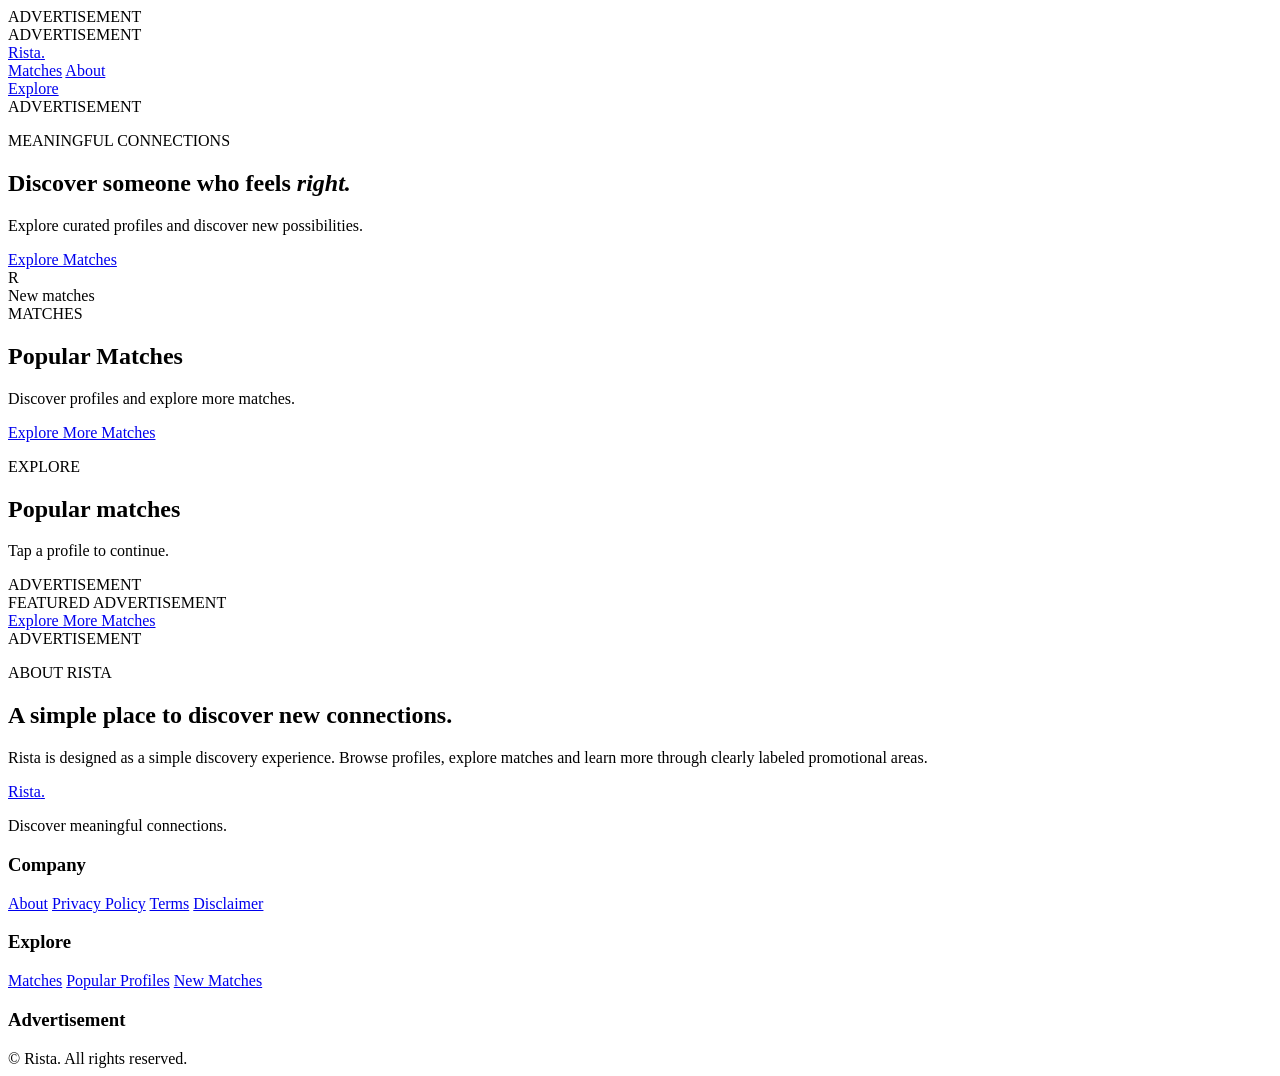
==== index.html @ b0c679f1 "Add files via upload" ====
<!doctype html>
<html lang="en">
<head>
  <meta charset="utf-8">
  <meta name="viewport" content="width=device-width, initial-scale=1">
  <meta name="description" content="Rista — discover meaningful connections and explore matches.">
  <meta name="robots" content="index,follow">
  <title>Rista — Discover Your Match</title>
  <link rel="stylesheet" href="css/style.css">
</head>
<body>
  <aside class="side-ad side-ad-left" aria-label="Advertisement">
    <span>ADVERTISEMENT</span>
    <div id="side-ad-left"></div>
  </aside>
  <aside class="side-ad side-ad-right" aria-label="Advertisement">
    <span>ADVERTISEMENT</span>
    <div id="side-ad-right"></div>
  </aside>

  <header class="site-header">
    <div class="container nav">
      <a class="logo" href="index.html" aria-label="Rista home">Rista<span>.</span></a>
      <nav aria-label="Main navigation">
        <a href="#matches">Matches</a>
        <a href="#about">About</a>
</nav>
      <a class="nav-cta" href="#matches">Explore</a>
    </div>
  </header>

  <main>
    <div class="container">
  <div class="ad-slot top-banner-ad" aria-label="Advertisement">
    <span>ADVERTISEMENT</span>
    <div id="top-banner-ad"></div>
  </div>
</div>

<section class="hero">
      <div class="container hero-grid">
        <div>
          <p class="eyebrow">MEANINGFUL CONNECTIONS</p>
          <h1>Discover someone who feels <em>right.</em></h1>
          <p class="hero-copy">Explore curated profiles and discover new possibilities.</p>
          <a class="button primary" href="#matches">Explore Matches</a>
        </div>
        <div class="hero-card" aria-hidden="true">
          <div class="hero-orbit"></div>
          <div class="hero-avatar">R</div>
          <div class="hero-badge">New matches</div>
        </div>
      </div>
    </section>

    
<section class="section" id="matches">
  <div class="section-heading">
    <div>
      <span class="eyebrow">MATCHES</span>
      <h2>Popular Matches</h2>
      <p>Discover profiles and explore more matches.</p>
    </div>
  </div>
  <div class="profile-grid" id="profileGrid"></div>
  <div class="center-actions">
    <a class="btn btn-primary smartlink-trigger" href="#" data-smartlink>Explore More Matches</a>
  </div>
</section>

<section class="section" id="matches">
      <div class="container">
        <div class="section-heading">
          <div>
            <p class="eyebrow">EXPLORE</p>
            <h2>Popular matches</h2>
          </div>
          <p class="section-note">Tap a profile to continue.</p>
        </div>

        <div class="ad-slot top-ad" aria-label="Advertisement">
          <span>ADVERTISEMENT</span>
          <div id="native-ad-top"></div>
        </div>

        <div class="ad-slot revenue-ad" aria-label="Advertisement">
          <span>FEATURED ADVERTISEMENT</span>
          <div id="high-revenue-ad"></div>
        </div>

        <div class="profiles" id="profile-grid"></div>

        <div class="center-cta">
          <a class="button primary" id="explore-link" href="#" rel="nofollow sponsored">Explore More Matches</a>
        </div>

        <div class="ad-slot" aria-label="Advertisement">
          <span>ADVERTISEMENT</span>
          <div id="native-ad-bottom"></div>
        </div>
      </div>
    </section>

    <section class="section soft" id="about">
      <div class="container about-grid">
        <div>
          <p class="eyebrow">ABOUT RISTA</p>
          <h2>A simple place to discover new connections.</h2>
        </div>
        <p>Rista is designed as a simple discovery experience. Browse profiles, explore matches and learn more through clearly labeled promotional areas.</p>
      </div>
    </section>
  </main>

  <footer class="footer">
    <div class="container footer-grid">
      <div>
        <a class="logo footer-logo" href="index.html">Rista<span>.</span></a>
        <p>Discover meaningful connections.</p>
      </div>
      <div>
        <h3>Company</h3>
        <a href="#about">About</a>
<a href="privacy.html">Privacy Policy</a>
        <a href="terms.html">Terms</a>
        <a href="disclaimer.html">Disclaimer</a>
      </div>
      <div>
        <h3>Explore</h3>
        <a href="#matches">Matches</a>
        <a href="#matches">Popular Profiles</a>
        <a href="#matches">New Matches</a>
      </div>
      <div>
        <h3>Advertisement</h3>
        <div class="footer-ad" id="banner-ad-footer"></div>
      </div>
    </div>
    <div class="container copyright">© <span id="year"></span> Rista. All rights reserved.</div>
  </footer>

  <script src="js/config.js"></script>
  <script src="js/app.js"></script>
</body>
</html>
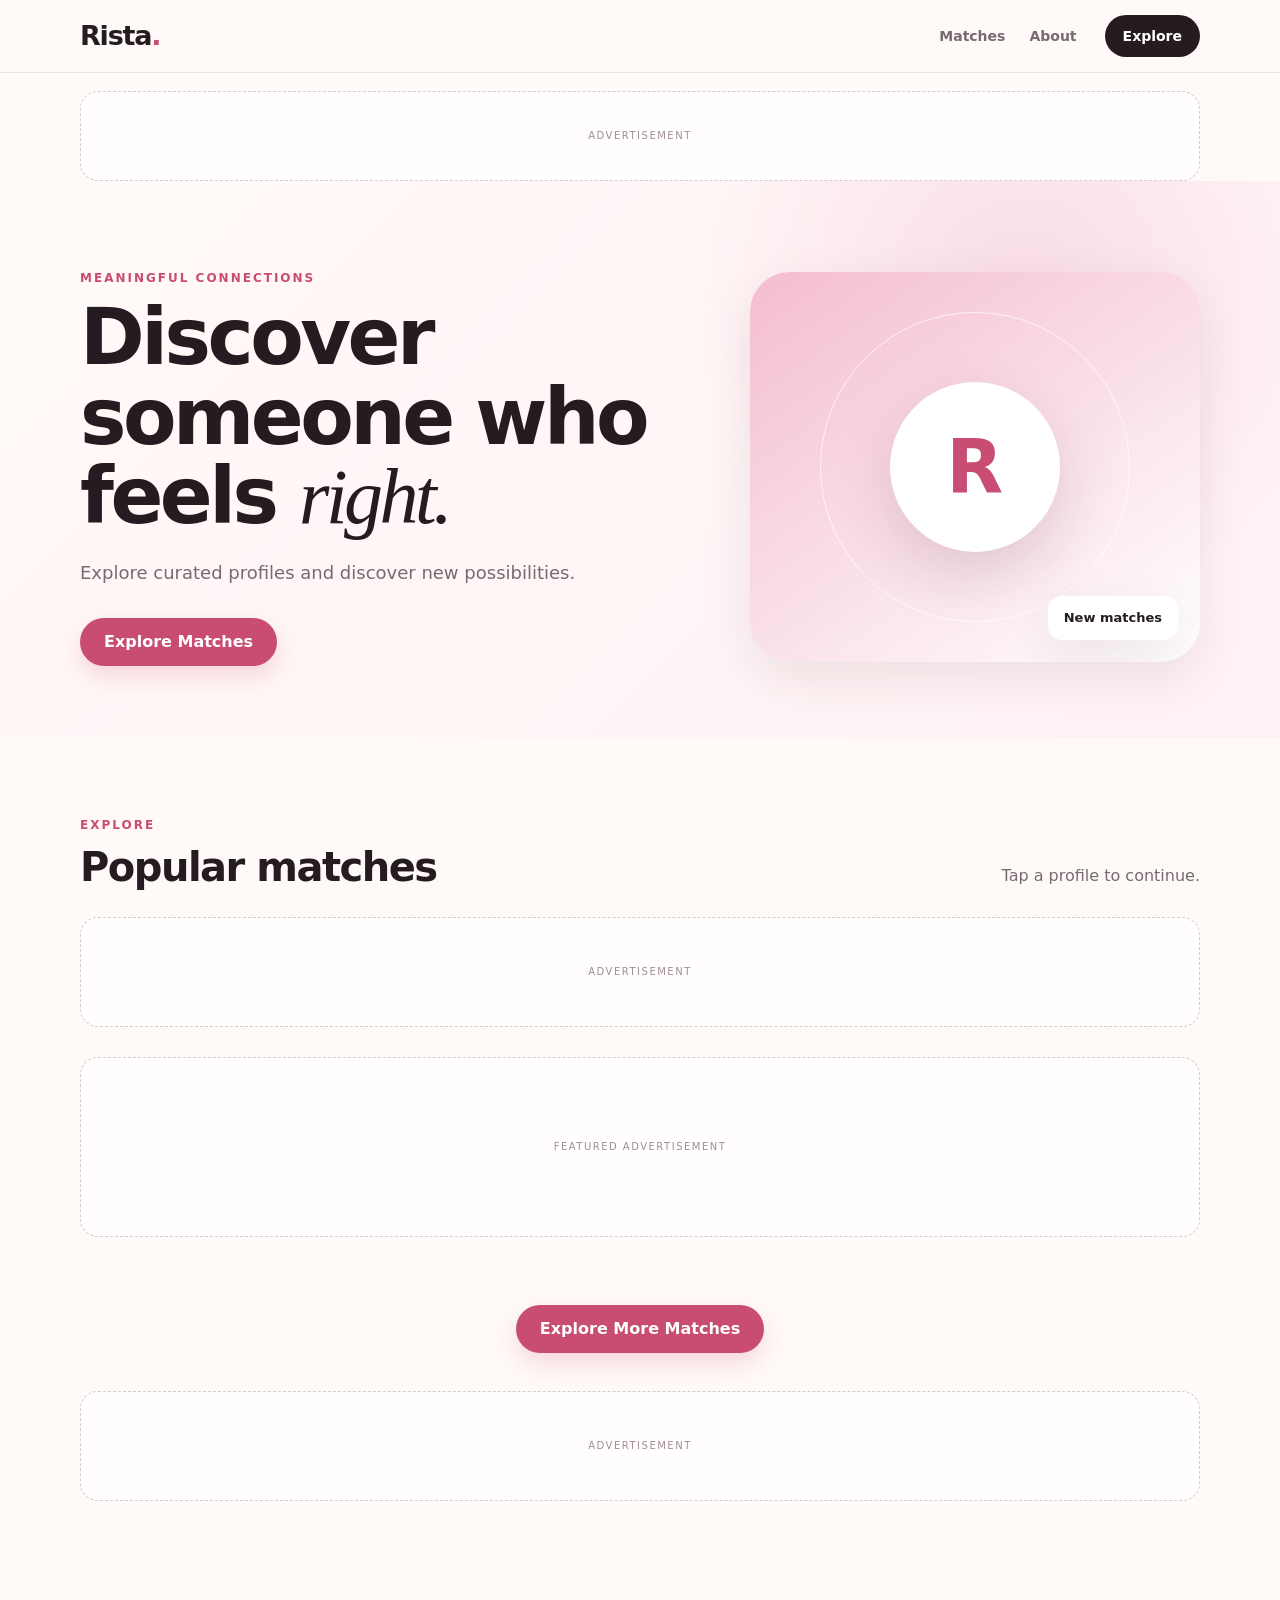
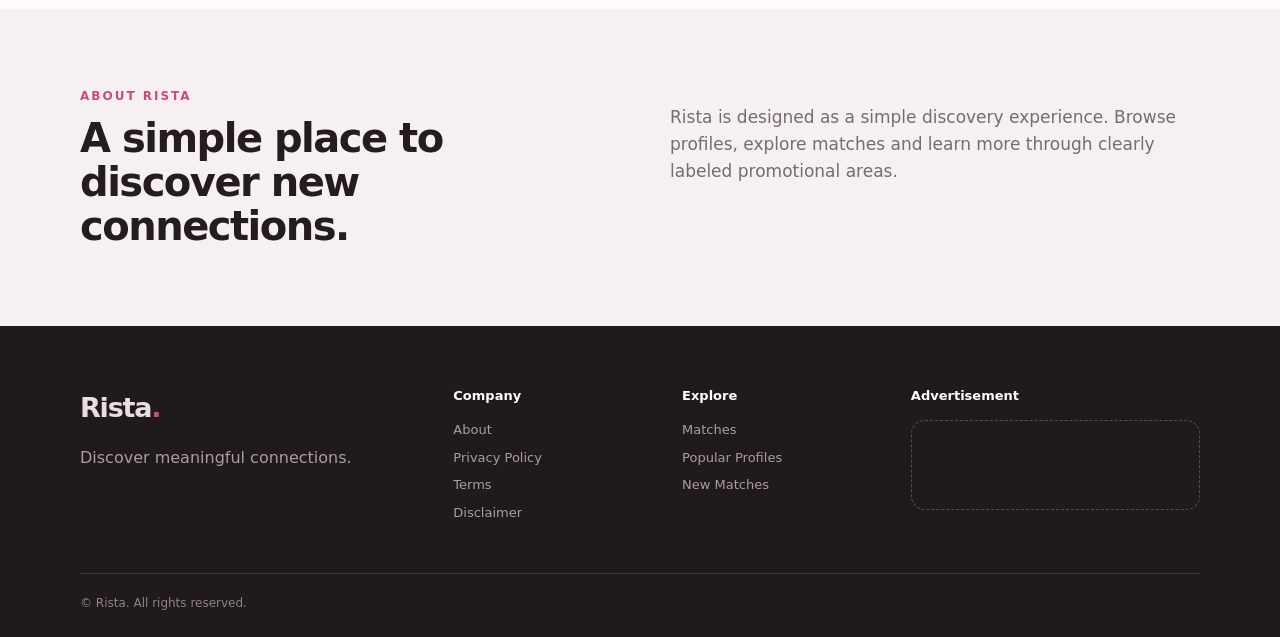
==== commit 99e36310: "Add files via upload" ====
--- a/index.html
+++ b/index.html
@@ -6,7 +6,7 @@
   <meta name="description" content="Rista — discover meaningful connections and explore matches.">
   <meta name="robots" content="index,follow">
   <title>Rista — Discover Your Match</title>
-  <link rel="stylesheet" href="css/style.css">
+  <link rel="stylesheet" href="style.css">
 </head>
 <body>
   <aside class="side-ad side-ad-left" aria-label="Advertisement">
@@ -54,20 +54,6 @@
     </section>
 
     
-<section class="section" id="matches">
-  <div class="section-heading">
-    <div>
-      <span class="eyebrow">MATCHES</span>
-      <h2>Popular Matches</h2>
-      <p>Discover profiles and explore more matches.</p>
-    </div>
-  </div>
-  <div class="profile-grid" id="profileGrid"></div>
-  <div class="center-actions">
-    <a class="btn btn-primary smartlink-trigger" href="#" data-smartlink>Explore More Matches</a>
-  </div>
-</section>
-
 <section class="section" id="matches">
       <div class="container">
         <div class="section-heading">
@@ -139,7 +125,7 @@
     <div class="container copyright">© <span id="year"></span> Rista. All rights reserved.</div>
   </footer>
 
-  <script src="js/config.js"></script>
-  <script src="js/app.js"></script>
+  <script src="config.js"></script>
+  <script src="app.js"></script>
 </body>
 </html>
--- a/style.css
+++ b/style.css
@@ -0,0 +1,69 @@
+*{box-sizing:border-box}
+:root{--bg:#fffaf8;--surface:#fff;--text:#241c20;--muted:#756b70;--accent:#c94d73;--accent-dark:#9f3154;--line:#eadfe3;--shadow:0 18px 50px rgba(54,25,35,.09);--radius:24px}
+html{scroll-behavior:smooth}
+body{margin:0;background:var(--bg);color:var(--text);font-family:Inter,ui-sans-serif,system-ui,-apple-system,BlinkMacSystemFont,"Segoe UI",sans-serif;line-height:1.6}
+a{color:inherit;text-decoration:none}
+.container{width:min(1120px,calc(100% - 36px));margin:auto}
+.site-header{position:sticky;top:0;z-index:20;background:rgba(255,250,248,.92);backdrop-filter:blur(14px);border-bottom:1px solid rgba(234,223,227,.8)}
+.nav{height:72px;display:flex;align-items:center;gap:28px}
+.logo{font-size:27px;font-weight:850;letter-spacing:-1.2px;margin-right:auto}
+.logo span{color:var(--accent)}
+nav{display:flex;gap:24px;color:var(--muted);font-size:14px;font-weight:650}
+nav a:hover{color:var(--text)}
+.nav-cta,.button{display:inline-flex;align-items:center;justify-content:center;border-radius:999px;font-weight:750;transition:.2s ease}
+.nav-cta{padding:10px 18px;background:var(--text);color:white;font-size:14px}
+.button{min-height:48px;padding:0 24px}
+.primary{background:var(--accent);color:#fff;box-shadow:0 10px 25px rgba(201,77,115,.2)}
+.primary:hover{background:var(--accent-dark);transform:translateY(-1px)}
+.hero{padding:88px 0 72px;background:radial-gradient(circle at 80% 20%,#f9dce5 0,transparent 30%),linear-gradient(135deg,#fffaf8,#fff2f5)}
+.hero-grid{display:grid;grid-template-columns:1.15fr .85fr;gap:60px;align-items:center}
+.eyebrow{margin:0 0 10px;color:var(--accent);font-size:12px;letter-spacing:2px;font-weight:850}
+h1{font-size:clamp(46px,7vw,78px);line-height:1.02;letter-spacing:-3.5px;margin:0 0 22px;max-width:760px}
+h1 em{font-family:Georgia,serif;font-weight:500}
+.hero-copy{font-size:18px;color:var(--muted);max-width:550px;margin:0 0 30px}
+.hero-card{min-height:390px;border-radius:40px;background:linear-gradient(145deg,#f4bdce,#fff);position:relative;overflow:hidden;box-shadow:var(--shadow)}
+.hero-orbit{position:absolute;width:310px;height:310px;border-radius:50%;border:1px solid rgba(255,255,255,.7);left:50%;top:50%;transform:translate(-50%,-50%)}
+.hero-avatar{position:absolute;left:50%;top:50%;transform:translate(-50%,-50%);width:170px;height:170px;border-radius:50%;display:grid;place-items:center;background:#fff;color:var(--accent);font-size:74px;font-weight:900;box-shadow:0 25px 60px rgba(84,30,49,.15)}
+.hero-badge{position:absolute;right:22px;bottom:22px;background:#fff;padding:12px 16px;border-radius:14px;font-weight:750;font-size:13px;box-shadow:var(--shadow)}
+.section{padding:78px 0}.soft{background:#f7f0f2}
+.section-heading{display:flex;justify-content:space-between;align-items:end;margin-bottom:28px}
+h2{font-size:40px;line-height:1.1;letter-spacing:-1.5px;margin:0}
+.section-note{color:var(--muted);margin:0}
+.profiles{display:grid;grid-template-columns:repeat(4,1fr);gap:18px}
+.profile{background:var(--surface);border:1px solid var(--line);border-radius:var(--radius);overflow:hidden;box-shadow:0 10px 30px rgba(54,25,35,.05);transition:.2s ease}
+.profile:hover{transform:translateY(-4px);box-shadow:var(--shadow)}
+.profile-photo{display:block;width:100%;aspect-ratio:4/5;object-fit:cover;background:#eee}
+.profile-body{padding:16px}
+.profile-name{font-weight:850;font-size:18px}.profile-meta{font-size:13px;color:var(--muted);margin-top:2px}
+.profile-button{display:block;text-align:center;margin-top:13px;padding:10px;border-radius:12px;background:#f8e8ed;color:var(--accent-dark);font-weight:800;font-size:13px}
+.ad-slot{min-height:110px;margin:30px 0;display:flex;flex-direction:column;align-items:center;justify-content:center;border:1px dashed #d9c8ce;border-radius:18px;background:#fffdfd;color:#a08e95;font-size:10px;letter-spacing:1.5px}
+.ad-slot>div{width:100%;display:flex;justify-content:center}
+.top-ad{margin-top:0}.center-cta{text-align:center;margin:38px 0}
+.about-grid{display:grid;grid-template-columns:1fr 1fr;gap:60px}.about-grid>p{color:var(--muted);font-size:17px}
+.footer{background:#211a1d;color:#e9dfe3;padding:60px 0 24px}.footer-grid{display:grid;grid-template-columns:1.4fr .8fr .8fr 1.2fr;gap:36px}.footer .logo{display:inline-block}.footer p{color:#aa9da2}.footer h3{font-size:13px;margin:0 0 13px;color:#fff}.footer-grid>div>a:not(.logo){display:block;color:#aa9da2;font-size:13px;margin:7px 0}.footer-grid>div>a:hover{color:white}.footer-ad{min-height:90px;border:1px dashed #5b4c51;border-radius:14px;display:flex;align-items:center;justify-content:center}.copyright{border-top:1px solid #403538;margin-top:42px;padding-top:20px;color:#8f8287;font-size:12px}
+@media(max-width:850px){.hero-grid,.about-grid{grid-template-columns:1fr}.hero-card{min-height:300px}.profiles{grid-template-columns:repeat(2,1fr)}.footer-grid{grid-template-columns:1fr 1fr}.section-heading{align-items:start;gap:20px;flex-direction:column}}
+@media(max-width:560px){.container{width:min(100% - 24px,1120px)}nav{display:none}.nav{height:64px}.nav-cta{padding:9px 14px}.hero{padding:58px 0}.hero-grid{gap:35px}h1{font-size:48px;letter-spacing:-2.5px}.hero-card{min-height:250px}.hero-avatar{width:120px;height:120px;font-size:52px}.profiles{gap:10px}.profile-body{padding:12px}.profile-name{font-size:16px}.footer-grid{grid-template-columns:1fr}.section{padding:58px 0}h2{font-size:32px}}
+
+
+/* Advertisement layout */
+.top-banner-ad{margin:18px auto 0;min-height:90px}
+.revenue-ad{min-height:180px;margin-top:26px}
+.side-ad{position:fixed;top:125px;width:120px;min-height:300px;z-index:10;border:1px dashed #d9c8ce;border-radius:14px;background:#fffdfd;color:#a08e95;font-size:9px;letter-spacing:1.2px;text-align:center;padding:10px}
+.side-ad>span{display:block;margin-bottom:12px}
+.side-ad-left{left:12px}.side-ad-right{right:12px}
+.side-ad>div{min-height:250px;display:flex;align-items:center;justify-content:center}
+@media(max-width:1350px){.side-ad{display:none}}
+
+/* V6 profile grid */
+.profile-grid{display:grid;grid-template-columns:repeat(3,minmax(0,1fr));gap:22px;margin-top:24px}
+.profile-card{background:#fff;border:1px solid #e8e8e8;border-radius:18px;overflow:hidden;cursor:pointer;box-shadow:0 8px 24px rgba(0,0,0,.07);transition:transform .2s ease,box-shadow .2s ease}
+.profile-card:hover{transform:translateY(-4px);box-shadow:0 14px 32px rgba(0,0,0,.12)}
+.profile-image-wrap{position:relative;aspect-ratio:3/4;background:#f3f3f3;overflow:hidden}
+.profile-image-wrap img{width:100%;height:100%;display:block;object-fit:cover}
+.profile-badge{position:absolute;right:12px;bottom:12px;background:#fff;padding:8px 12px;border-radius:999px;font-weight:700;font-size:13px}
+.profile-info{padding:15px 16px 18px}
+.profile-info h3{margin:0 0 5px}
+.profile-info p{margin:0;opacity:.7}
+.center-actions{text-align:center;margin-top:28px}
+@media (max-width:900px){.profile-grid{grid-template-columns:repeat(2,minmax(0,1fr))}}
+@media (max-width:560px){.profile-grid{grid-template-columns:1fr;gap:16px}}
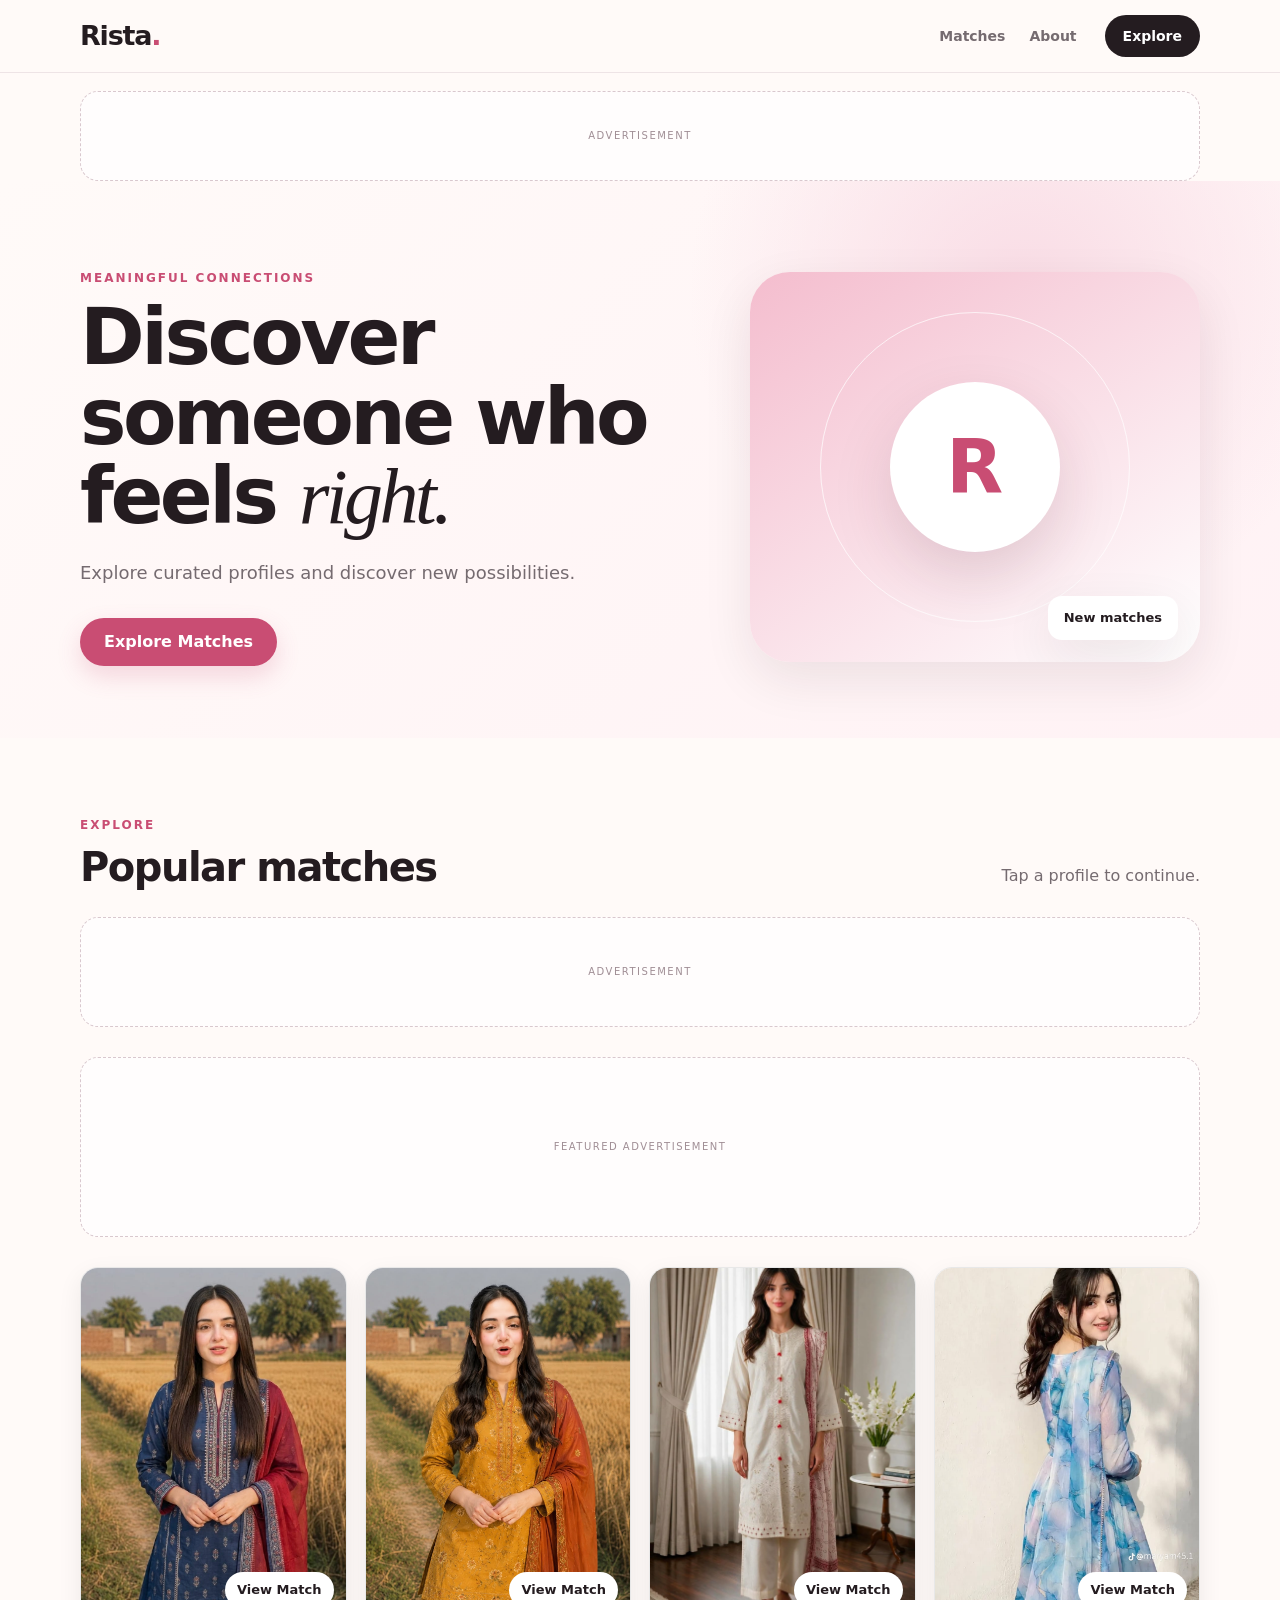
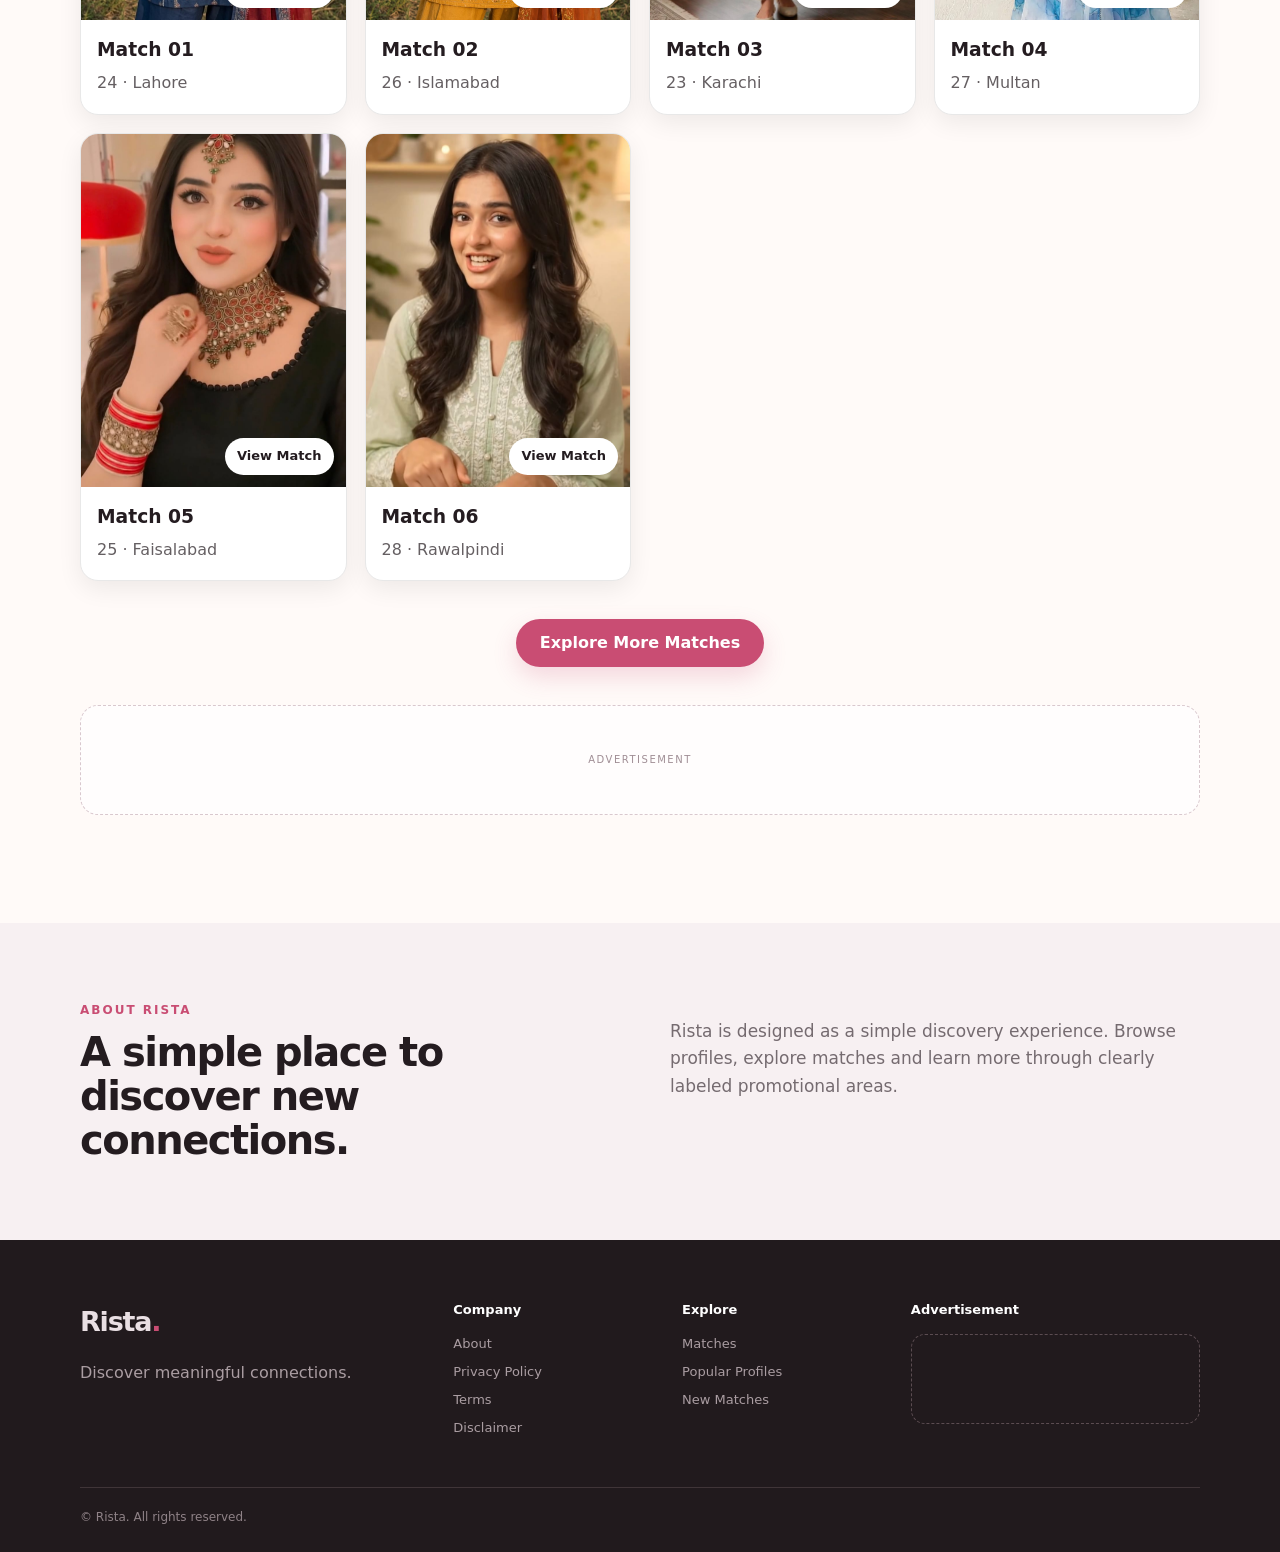
==== commit 581ee605: "Add files via upload" ====
--- a/index.html
+++ b/index.html
@@ -74,7 +74,7 @@
           <div id="high-revenue-ad"></div>
         </div>
 
-        <div class="profiles" id="profile-grid"></div>
+        <div class="profiles" id="profile-grid" class="profiles profile-grid"></div>
 
         <div class="center-cta">
           <a class="button primary" id="explore-link" href="#" rel="nofollow sponsored">Explore More Matches</a>
